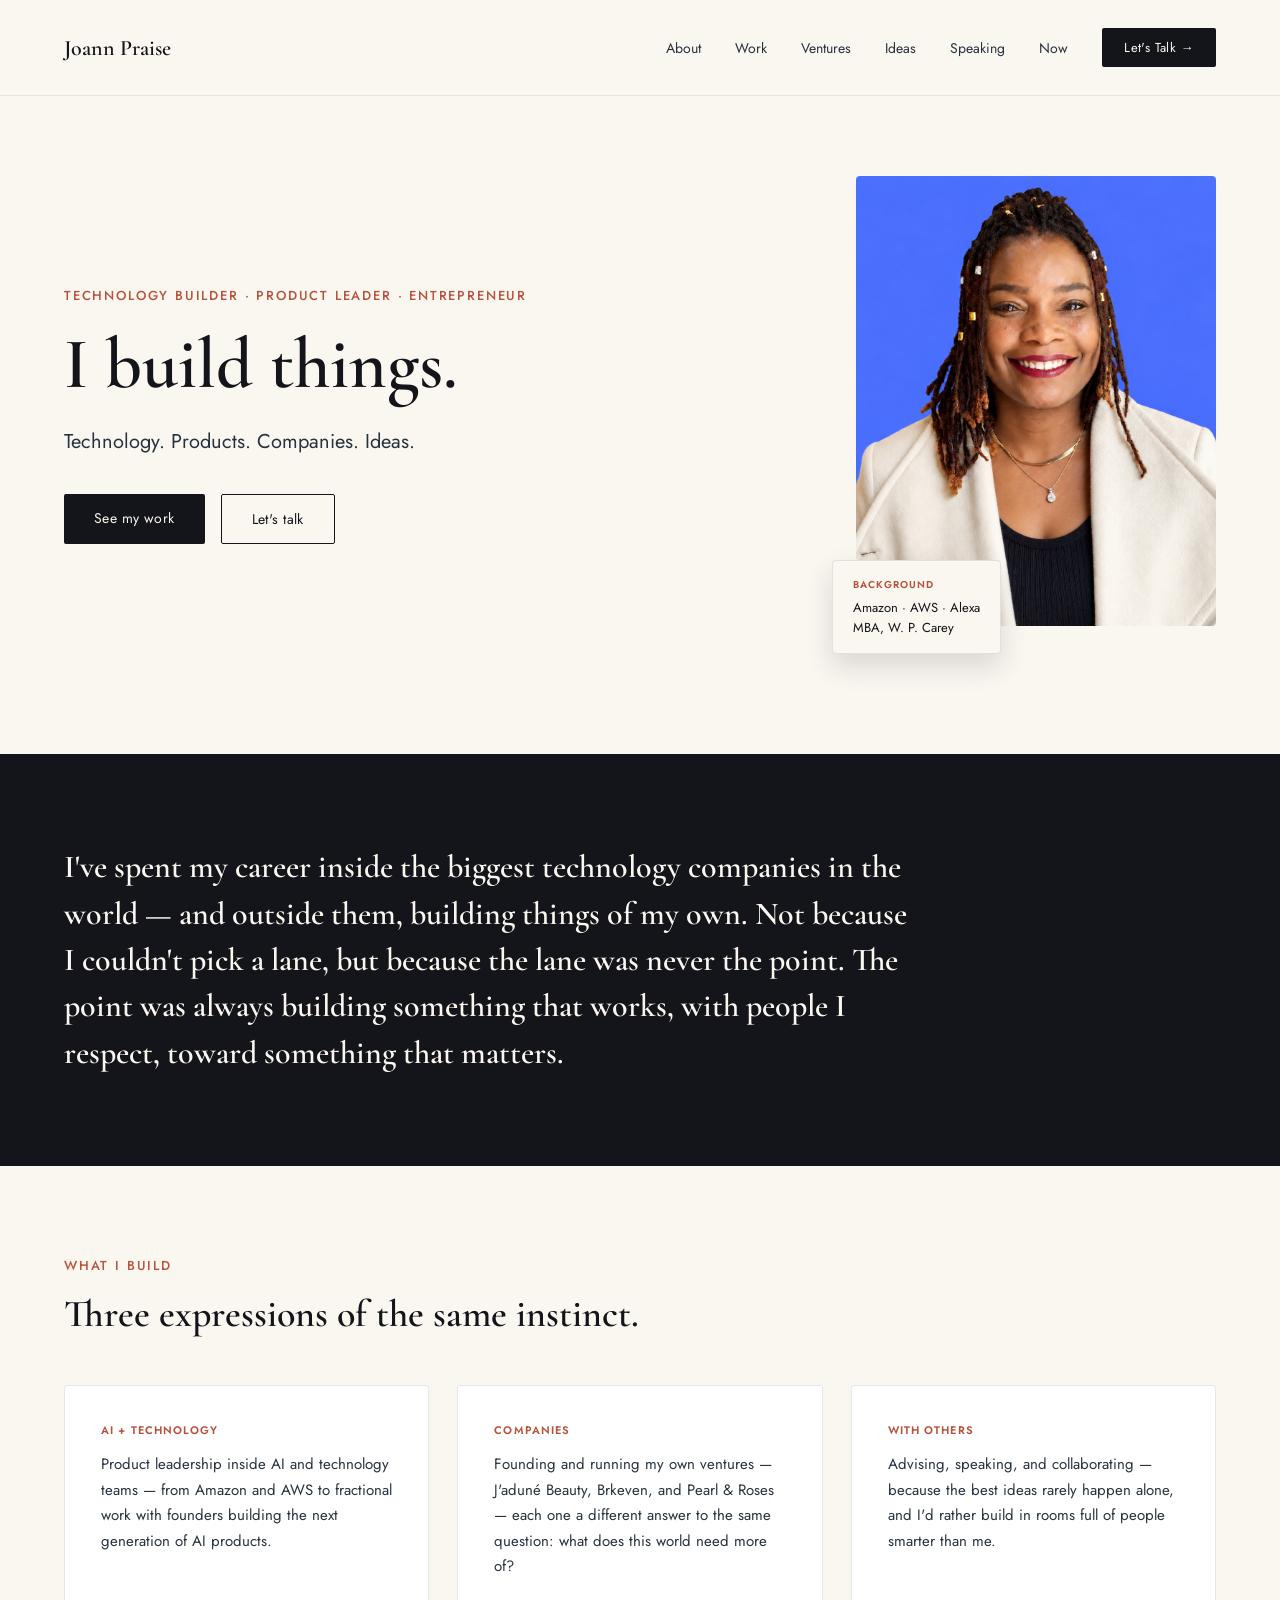
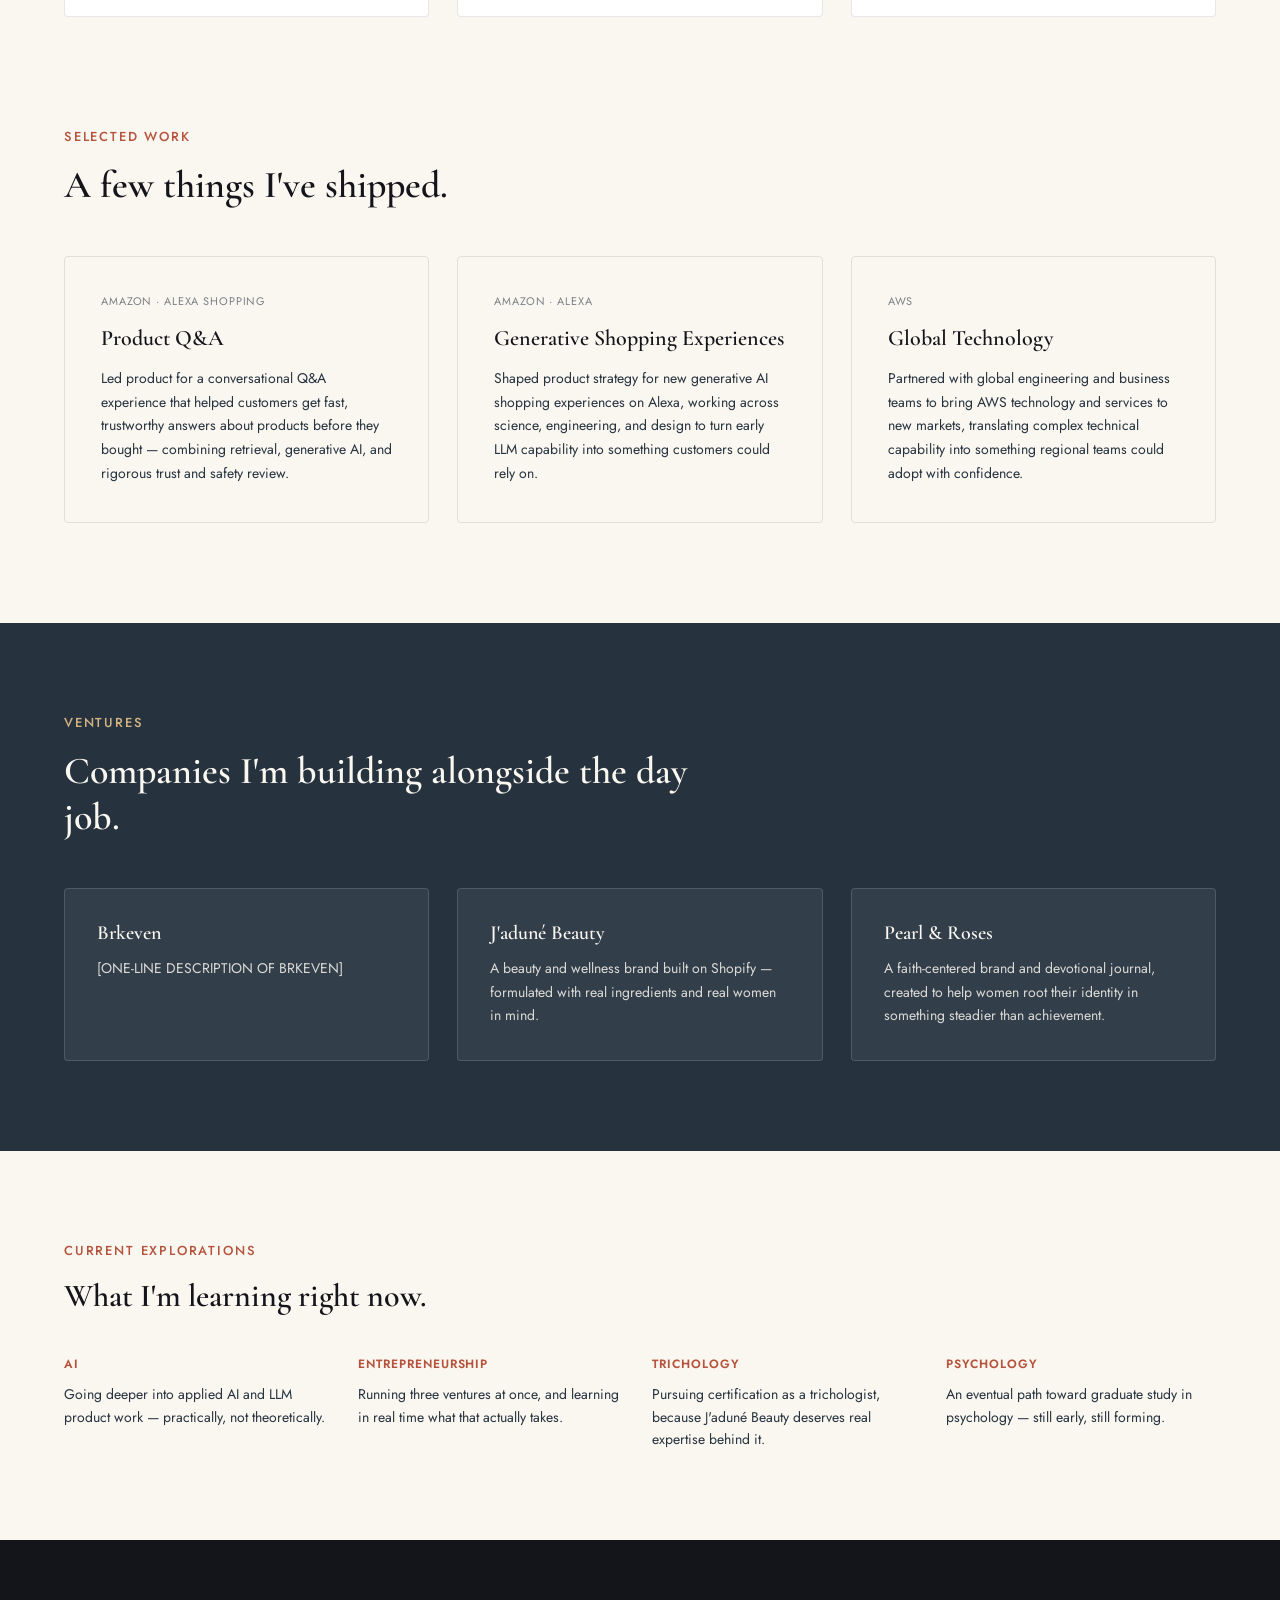
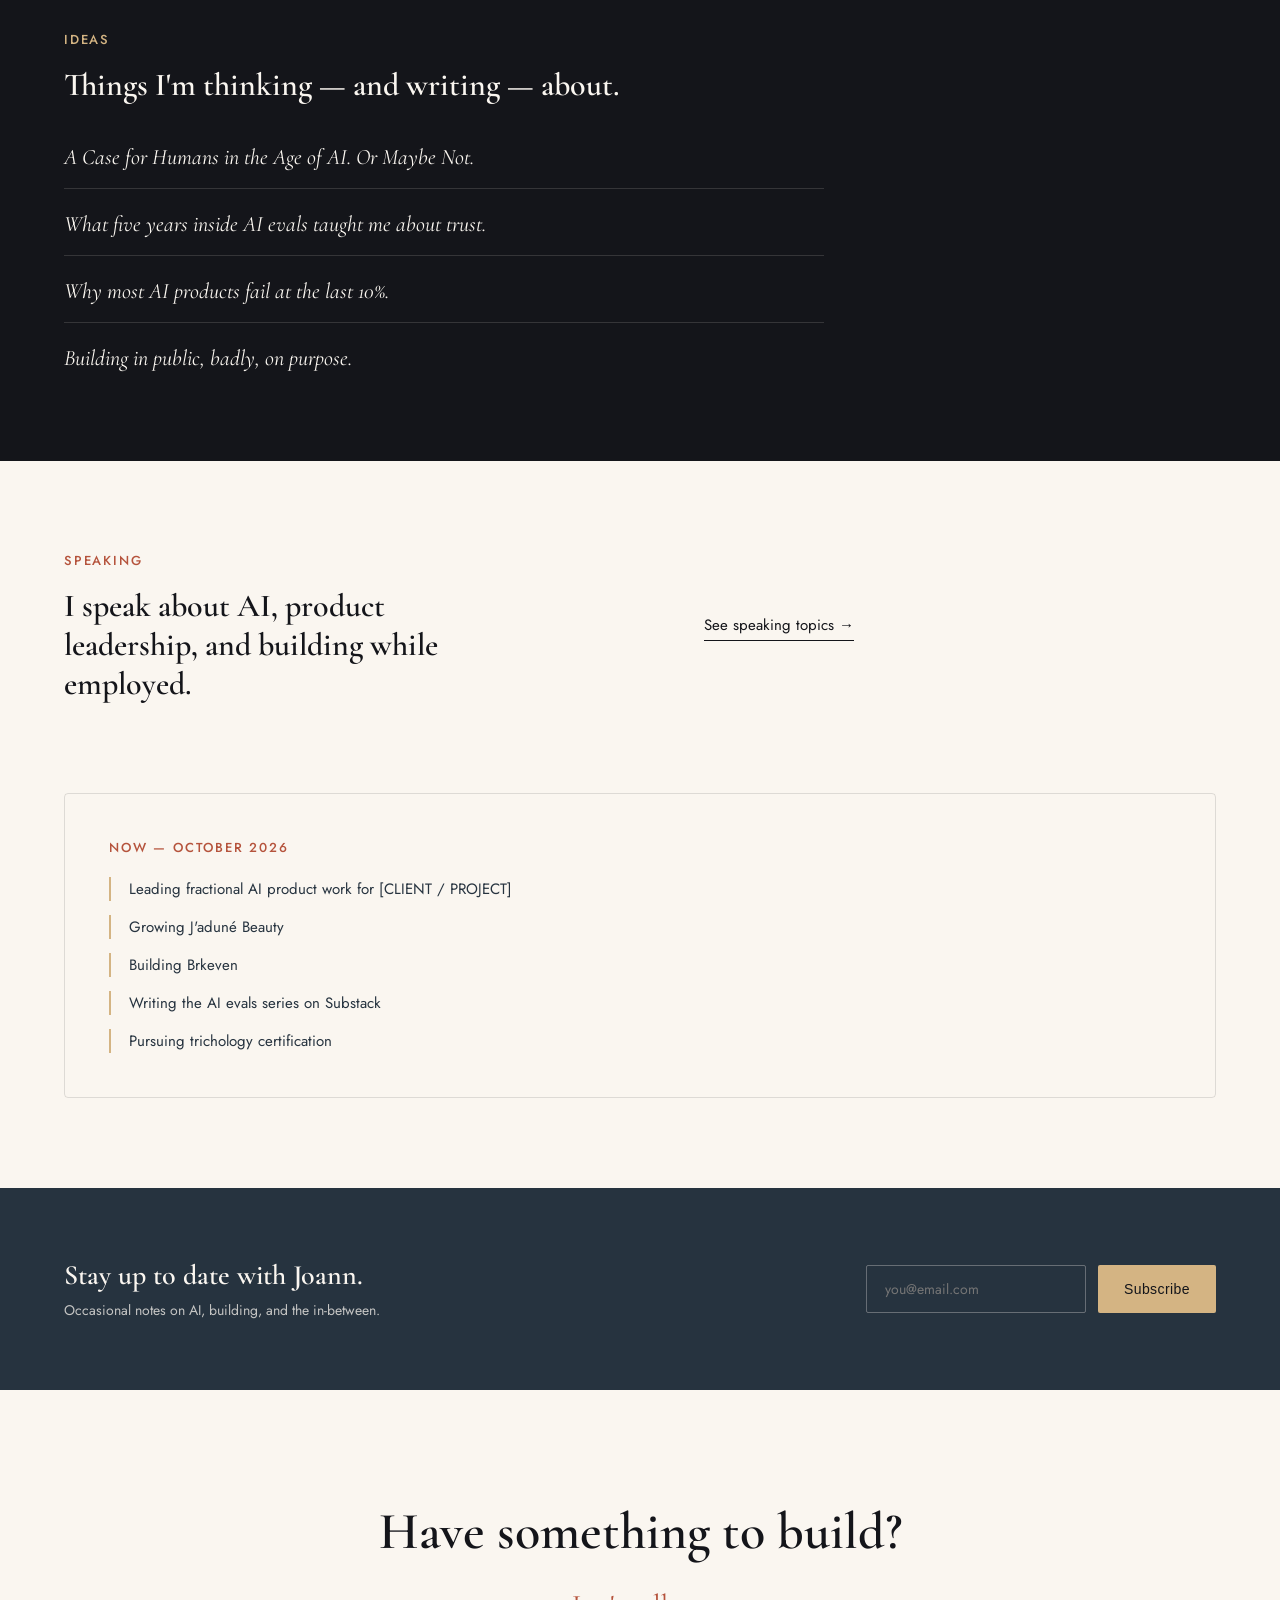
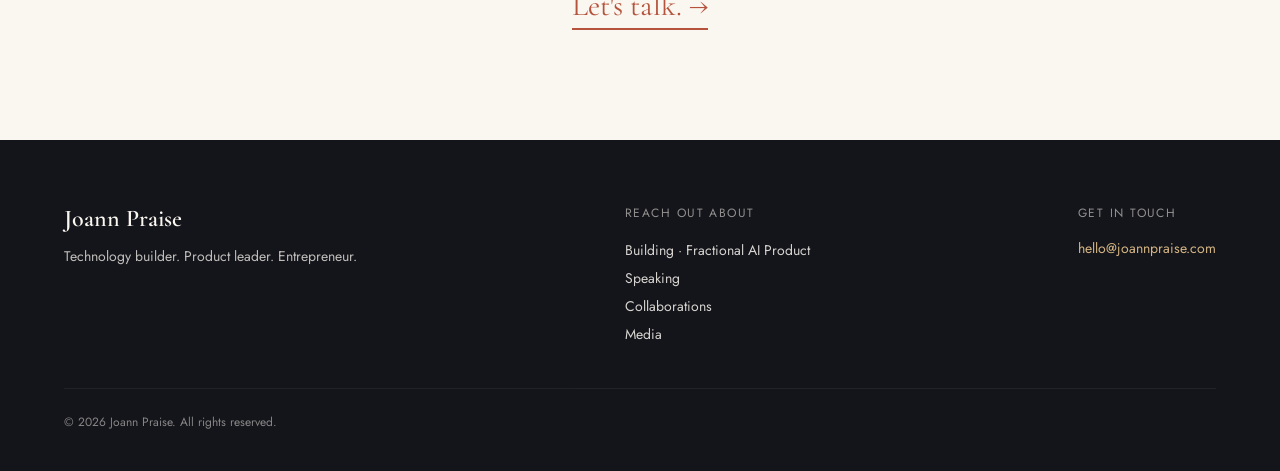
==== index.html @ 33deaf9a "Initial site" ====
<!doctype html>
<html lang="en">
<head>
<meta charset="utf-8">
<meta name="viewport" content="width=device-width, initial-scale=1.0">
<title>Joann Praise — Technology Builder · Product Leader · Entrepreneur</title>
<meta name="description" content="Joann Praise builds technology, products, companies, and ideas — from AI product leadership at Amazon and AWS to founding J'aduné Beauty, Brkeven, and Pearl & Roses.">
<link rel="preconnect" href="https://fonts.googleapis.com">
<link href="https://fonts.googleapis.com/css2?family=Cormorant+Garamond:wght@500;600;700&family=Jost:wght@300;400;500;600&display=swap" rel="stylesheet">
<link rel="stylesheet" href="style.css">
</head>
<body>

<nav class="site-nav">
  <a href="index.html" class="logo">Joann Praise</a>
  <div class="links">
    <a href="about.html" class="nav-link">About</a>
    <a href="work.html" class="nav-link">Work</a>
    <a href="ventures.html" class="nav-link">Ventures</a>
    <a href="ideas.html" class="nav-link">Ideas</a>
    <a href="speaking.html" class="nav-link">Speaking</a>
    <a href="now.html" class="nav-link">Now</a>
    <a href="contact.html" class="btn-animate cta">Let's Talk →</a>
  </div>
</nav>

<section style="padding:80px 64px 100px; display:flex; gap:64px; flex-wrap:wrap; align-items:center;">
  <div style="flex:999 1 480px; min-width:0;">
    <div style="font-size:13px; letter-spacing:0.14em; text-transform:uppercase; color:#B5533C; margin-bottom:22px; font-weight:500; animation:heroIn .8s cubic-bezier(.22,1,.36,1) both; animation-delay:.05s;">Technology Builder · Product Leader · Entrepreneur</div>
    <h1 style="font-size:72px; line-height:1.05; font-weight:600; margin:0 0 24px; color:#14151A; animation:heroIn .8s cubic-bezier(.22,1,.36,1) both; animation-delay:.16s;">I build things.</h1>
    <p style="font-size:20px; line-height:1.6; color:#26333F; max-width:480px; margin:0 0 36px; animation:heroIn .8s cubic-bezier(.22,1,.36,1) both; animation-delay:.28s;">Technology. Products. Companies. Ideas.</p>
    <div style="display:flex; gap:16px; flex-wrap:wrap; animation:heroIn .8s cubic-bezier(.22,1,.36,1) both; animation-delay:.4s;">
      <a href="work.html" class="btn-animate" style="padding:14px 30px; background:#14151A; color:#FAF6F0; font-size:14px; letter-spacing:0.03em; border-radius:2px;">See my work</a>
      <a href="contact.html" class="btn-animate" style="padding:14px 30px; border:1px solid #14151A; color:#14151A; font-size:14px; letter-spacing:0.03em; border-radius:2px;">Let's talk</a>
    </div>
  </div>
  <div style="flex:1 1 360px; min-width:280px; max-width:420px; position:relative; margin-bottom:28px; animation:heroIn .9s cubic-bezier(.22,1,.36,1) both; animation-delay:.2s;">
    <img class="float" src="assets/joann-headshot.png" alt="Joann Praise" style="width:100%; aspect-ratio:4/5; object-fit:cover; border-radius:4px; display:block;">
    <div style="position:absolute; left:-24px; bottom:-28px; background:#FAF6F0; border:1px solid rgba(20,21,26,0.1); border-radius:4px; padding:16px 20px; box-shadow:0 12px 28px rgba(20,21,26,0.14); max-width:250px; animation:badgeIn .7s cubic-bezier(.22,1,.36,1) both; animation-delay:.6s;">
      <div style="font-size:10px; letter-spacing:0.1em; text-transform:uppercase; color:#B5533C; margin-bottom:6px; font-weight:600;">Background</div>
      <div style="font-size:13px; line-height:1.5; color:#14151A;">Amazon · AWS · Alexa<br>MBA, W. P. Carey</div>
    </div>
  </div>
</section>

<section class="reveal" style="background:#14151A; color:#FAF6F0; padding:90px 64px;">
  <div style="max-width:860px;">
    <h2 style="font-size:32px; font-weight:600; line-height:1.45; margin:0;">I've spent my career inside the biggest technology companies in the world — and outside them, building things of my own. Not because I couldn't pick a lane, but because the lane was never the point. The point was always building something that works, with people I respect, toward something that matters.</h2>
  </div>
</section>

<section style="padding:90px 64px;">
  <div class="reveal" style="font-size:13px; letter-spacing:0.14em; text-transform:uppercase; color:#B5533C; margin-bottom:16px; font-weight:500;">What I Build</div>
  <h2 class="reveal" style="font-size:38px; font-weight:600; margin:0 0 48px; color:#14151A; max-width:640px;">Three expressions of the same instinct.</h2>
  <div style="display:grid; grid-template-columns:repeat(3,minmax(0,1fr)); gap:28px;">
    <div class="reveal card-animate" style="background:#FFFFFF; border:1px solid rgba(20,21,26,0.1); border-radius:4px; padding:36px; transition-delay:0s;">
      <div style="font-size:11px; letter-spacing:0.1em; text-transform:uppercase; color:#B5533C; margin-bottom:14px; font-weight:600;">AI + Technology</div>
      <p style="font-size:15px; line-height:1.7; color:#26333F; margin:0;">Product leadership inside AI and technology teams — from Amazon and AWS to fractional work with founders building the next generation of AI products.</p>
    </div>
    <div class="reveal card-animate" style="background:#FFFFFF; border:1px solid rgba(20,21,26,0.1); border-radius:4px; padding:36px; transition-delay:.08s;">
      <div style="font-size:11px; letter-spacing:0.1em; text-transform:uppercase; color:#B5533C; margin-bottom:14px; font-weight:600;">Companies</div>
      <p style="font-size:15px; line-height:1.7; color:#26333F; margin:0;">Founding and running my own ventures — J'aduné Beauty, Brkeven, and Pearl &amp; Roses — each one a different answer to the same question: what does this world need more of?</p>
    </div>
    <div class="reveal card-animate" style="background:#FFFFFF; border:1px solid rgba(20,21,26,0.1); border-radius:4px; padding:36px; transition-delay:.16s;">
      <div style="font-size:11px; letter-spacing:0.1em; text-transform:uppercase; color:#B5533C; margin-bottom:14px; font-weight:600;">With Others</div>
      <p style="font-size:15px; line-height:1.7; color:#26333F; margin:0;">Advising, speaking, and collaborating — because the best ideas rarely happen alone, and I'd rather build in rooms full of people smarter than me.</p>
    </div>
  </div>
</section>

<section style="padding:20px 64px 100px;">
  <div class="reveal" style="font-size:13px; letter-spacing:0.14em; text-transform:uppercase; color:#B5533C; margin-bottom:16px; font-weight:500;">Selected Work</div>
  <h2 class="reveal" style="font-size:38px; font-weight:600; margin:0 0 48px; color:#14151A; max-width:640px;">A few things I've shipped.</h2>
  <div style="display:grid; grid-template-columns:repeat(3,minmax(0,1fr)); gap:28px;">
    <div class="reveal card-animate" style="border:1px solid rgba(20,21,26,0.1); border-radius:4px; padding:36px; display:flex; flex-direction:column; gap:16px; transition-delay:0s;">
      <div style="font-size:11px; letter-spacing:0.08em; text-transform:uppercase; color:#26333F; opacity:0.6;">Amazon · Alexa Shopping</div>
      <h3 style="font-size:22px; font-weight:600; margin:0; color:#14151A;">Product Q&amp;A</h3>
      <p style="font-size:14px; line-height:1.7; color:#26333F; margin:0;">Led product for a conversational Q&amp;A experience that helped customers get fast, trustworthy answers about products before they bought — combining retrieval, generative AI, and rigorous trust and safety review.</p>
    </div>
    <div class="reveal card-animate" style="border:1px solid rgba(20,21,26,0.1); border-radius:4px; padding:36px; display:flex; flex-direction:column; gap:16px; transition-delay:.08s;">
      <div style="font-size:11px; letter-spacing:0.08em; text-transform:uppercase; color:#26333F; opacity:0.6;">Amazon · Alexa</div>
      <h3 style="font-size:22px; font-weight:600; margin:0; color:#14151A;">Generative Shopping Experiences</h3>
      <p style="font-size:14px; line-height:1.7; color:#26333F; margin:0;">Shaped product strategy for new generative AI shopping experiences on Alexa, working across science, engineering, and design to turn early LLM capability into something customers could rely on.</p>
    </div>
    <div class="reveal card-animate" style="border:1px solid rgba(20,21,26,0.1); border-radius:4px; padding:36px; display:flex; flex-direction:column; gap:16px; transition-delay:.16s;">
      <div style="font-size:11px; letter-spacing:0.08em; text-transform:uppercase; color:#26333F; opacity:0.6;">AWS</div>
      <h3 style="font-size:22px; font-weight:600; margin:0; color:#14151A;">Global Technology</h3>
      <p style="font-size:14px; line-height:1.7; color:#26333F; margin:0;">Partnered with global engineering and business teams to bring AWS technology and services to new markets, translating complex technical capability into something regional teams could adopt with confidence.</p>
    </div>
  </div>
</section>

<section class="reveal" style="background:#26333F; color:#FAF6F0; padding:90px 64px;">
  <div style="font-size:13px; letter-spacing:0.14em; text-transform:uppercase; color:#D4B483; margin-bottom:16px; font-weight:500;">Ventures</div>
  <h2 style="font-size:38px; font-weight:600; margin:0 0 48px; max-width:640px;">Companies I'm building alongside the day job.</h2>
  <div style="display:grid; grid-template-columns:repeat(3,minmax(0,1fr)); gap:28px;">
    <div class="card-animate" style="background:rgba(250,246,240,0.06); border:1px solid rgba(250,246,240,0.14); border-radius:4px; padding:32px;">
      <h3 style="font-size:20px; font-weight:600; margin:0 0 12px; color:#FAF6F0;">Brkeven</h3>
      <p style="font-size:14px; line-height:1.7; opacity:0.85; margin:0;">[ONE-LINE DESCRIPTION OF BRKEVEN]</p>
    </div>
    <div class="card-animate" style="background:rgba(250,246,240,0.06); border:1px solid rgba(250,246,240,0.14); border-radius:4px; padding:32px;">
      <h3 style="font-size:20px; font-weight:600; margin:0 0 12px; color:#FAF6F0;">J'aduné Beauty</h3>
      <p style="font-size:14px; line-height:1.7; opacity:0.85; margin:0;">A beauty and wellness brand built on Shopify — formulated with real ingredients and real women in mind.</p>
    </div>
    <div class="card-animate" style="background:rgba(250,246,240,0.06); border:1px solid rgba(250,246,240,0.14); border-radius:4px; padding:32px;">
      <h3 style="font-size:20px; font-weight:600; margin:0 0 12px; color:#FAF6F0;">Pearl &amp; Roses</h3>
      <p style="font-size:14px; line-height:1.7; opacity:0.85; margin:0;">A faith-centered brand and devotional journal, created to help women root their identity in something steadier than achievement.</p>
    </div>
  </div>
</section>

<section style="padding:90px 64px;">
  <div class="reveal" style="font-size:13px; letter-spacing:0.14em; text-transform:uppercase; color:#B5533C; margin-bottom:16px; font-weight:500;">Current Explorations</div>
  <h2 class="reveal" style="font-size:32px; font-weight:600; margin:0 0 40px; color:#14151A; max-width:640px;">What I'm learning right now.</h2>
  <div style="display:grid; grid-template-columns:repeat(4,minmax(0,1fr)); gap:24px;">
    <div class="reveal" style="transition-delay:0s;"><div style="font-size:12px; letter-spacing:0.08em; text-transform:uppercase; color:#B5533C; margin-bottom:10px; font-weight:600;">AI</div><p style="font-size:14px; line-height:1.6; color:#26333F; margin:0;">Going deeper into applied AI and LLM product work — practically, not theoretically.</p></div>
    <div class="reveal" style="transition-delay:.06s;"><div style="font-size:12px; letter-spacing:0.08em; text-transform:uppercase; color:#B5533C; margin-bottom:10px; font-weight:600;">Entrepreneurship</div><p style="font-size:14px; line-height:1.6; color:#26333F; margin:0;">Running three ventures at once, and learning in real time what that actually takes.</p></div>
    <div class="reveal" style="transition-delay:.12s;"><div style="font-size:12px; letter-spacing:0.08em; text-transform:uppercase; color:#B5533C; margin-bottom:10px; font-weight:600;">Trichology</div><p style="font-size:14px; line-height:1.6; color:#26333F; margin:0;">Pursuing certification as a trichologist, because J'aduné Beauty deserves real expertise behind it.</p></div>
    <div class="reveal" style="transition-delay:.18s;"><div style="font-size:12px; letter-spacing:0.08em; text-transform:uppercase; color:#B5533C; margin-bottom:10px; font-weight:600;">Psychology</div><p style="font-size:14px; line-height:1.6; color:#26333F; margin:0;">An eventual path toward graduate study in psychology — still early, still forming.</p></div>
  </div>
</section>

<section class="reveal" style="background:#14151A; color:#FAF6F0; padding:90px 64px;">
  <div style="font-size:13px; letter-spacing:0.14em; text-transform:uppercase; color:#D4B483; margin-bottom:16px; font-weight:500;">Ideas</div>
  <h2 style="font-size:32px; font-weight:600; margin:0 0 40px; max-width:640px;">Things I'm thinking — and writing — about.</h2>
  <div style="display:flex; flex-direction:column; gap:22px; max-width:760px;">
    <a href="ideas.html" class="idea-link" style="font-family:'Cormorant Garamond',serif; font-style:italic; font-size:22px; color:#FAF6F0; border-bottom:1px solid rgba(250,246,240,0.14); padding-bottom:18px;">A Case for Humans in the Age of AI. Or Maybe Not.</a>
    <a href="ideas.html" class="idea-link" style="font-family:'Cormorant Garamond',serif; font-style:italic; font-size:22px; color:#FAF6F0; border-bottom:1px solid rgba(250,246,240,0.14); padding-bottom:18px;">What five years inside AI evals taught me about trust.</a>
    <a href="ideas.html" class="idea-link" style="font-family:'Cormorant Garamond',serif; font-style:italic; font-size:22px; color:#FAF6F0; border-bottom:1px solid rgba(250,246,240,0.14); padding-bottom:18px;">Why most AI products fail at the last 10%.</a>
    <a href="ideas.html" class="idea-link" style="font-family:'Cormorant Garamond',serif; font-style:italic; font-size:22px; color:#FAF6F0;">Building in public, badly, on purpose.</a>
  </div>
</section>

<section class="reveal" style="padding:90px 64px; display:flex; gap:48px; flex-wrap:wrap; align-items:center;">
  <div style="flex:1 1 360px;">
    <div style="font-size:13px; letter-spacing:0.14em; text-transform:uppercase; color:#B5533C; margin-bottom:16px; font-weight:500;">Speaking</div>
    <h2 style="font-size:32px; font-weight:600; margin:0; max-width:420px; color:#14151A;">I speak about AI, product leadership, and building while employed.</h2>
  </div>
  <div style="flex:1 1 280px;">
    <a href="speaking.html" class="idea-link" style="font-size:15px; color:#14151A; border-bottom:1px solid #14151A; padding-bottom:4px;">See speaking topics →</a>
  </div>
</section>

<section style="padding:0 64px 90px;">
  <div class="reveal" style="border:1px solid rgba(20,21,26,0.12); border-radius:4px; padding:44px;">
    <div style="font-size:13px; letter-spacing:0.14em; text-transform:uppercase; color:#B5533C; margin-bottom:20px; font-weight:500;">Now — October 2026</div>
    <ul style="margin:0; padding:0; list-style:none; display:flex; flex-direction:column; gap:14px; font-size:15px; line-height:1.6; color:#26333F;">
      <li style="padding-left:18px; border-left:2px solid #D4B483;">Leading fractional AI product work for [CLIENT / PROJECT]</li>
      <li style="padding-left:18px; border-left:2px solid #D4B483;">Growing J'aduné Beauty</li>
      <li style="padding-left:18px; border-left:2px solid #D4B483;">Building Brkeven</li>
      <li style="padding-left:18px; border-left:2px solid #D4B483;">Writing the AI evals series on Substack</li>
      <li style="padding-left:18px; border-left:2px solid #D4B483;">Pursuing trichology certification</li>
    </ul>
  </div>
</section>

<section class="reveal" style="background:#26333F; color:#FAF6F0; padding:70px 64px;">
  <div style="display:flex; justify-content:space-between; align-items:center; gap:32px; flex-wrap:wrap;">
    <div>
      <h2 style="font-size:28px; font-weight:600; margin:0 0 8px;">Stay up to date with Joann.</h2>
      <p style="font-size:14px; opacity:0.75; margin:0;">Occasional notes on AI, building, and the in-between.</p>
    </div>
    <form name="newsletter" method="POST" data-netlify="true" style="display:flex; gap:12px; flex-wrap:wrap;">
      <input type="hidden" name="form-name" value="newsletter">
      <input type="email" name="email" placeholder="you@email.com" aria-label="Email address" required style="padding:13px 18px; border-radius:2px; border:1px solid rgba(250,246,240,0.3); background:transparent; color:#FAF6F0; font-size:14px; min-width:220px;">
      <button type="submit" class="btn-animate" style="padding:13px 26px; background:#D4B483; color:#14151A; border:none; border-radius:2px; font-size:14px; letter-spacing:0.03em; font-weight:500;">Subscribe</button>
    </form>
  </div>
</section>

<section class="reveal" style="padding:110px 64px; text-align:center;">
  <h2 style="font-size:52px; font-weight:600; margin:0 0 24px; color:#14151A;">Have something to build?</h2>
  <a href="contact.html" class="idea-link" style="font-family:'Cormorant Garamond',serif; font-size:30px; color:#B5533C; border-bottom:2px solid #B5533C; padding-bottom:4px;">Let's talk. →</a>
</section>

<footer class="site-footer">
  <div class="cols">
    <div style="max-width:380px;">
      <div class="brand">Joann Praise</div>
      <div style="font-size:14px; line-height:1.7; opacity:0.75;">Technology builder. Product leader. Entrepreneur.</div>
    </div>
    <div>
      <div class="label">Reach out about</div>
      <div style="font-size:14px; line-height:2; opacity:0.85;">Building · Fractional AI Product<br>Speaking<br>Collaborations<br>Media</div>
    </div>
    <div>
      <div class="label">Get in touch</div>
      <a href="mailto:hello@joannpraise.com" style="font-size:14px; color:#D4B483;">hello@joannpraise.com</a>
    </div>
  </div>
  <div class="bottom">© 2026 Joann Praise. All rights reserved.</div>
</footer>

<script src="script.js" defer></script>
</body>
</html>
---- style.css ----
/* joannpraise.com — shared stylesheet */

* { box-sizing: border-box; }

body {
  margin: 0;
  font-family: 'Jost', sans-serif;
  background: #FAF6F0;
  color: #14151A;
}

h1, h2, h3 { font-family: 'Cormorant Garamond', serif; margin: 0; }

a { color: #D4B483; text-decoration: none; transition: color .25s ease; }
a:hover { color: #B5533C; }

img { max-width: 100%; }

table { width: 100%; border-collapse: collapse; }
td { padding: 16px 0; border-bottom: 1px solid rgba(20,21,26,0.1); font-size: 15px; }
tr td { transition: padding-left .25s ease; }
tr:hover td { padding-left: 6px; }

input, textarea, select { font-family: 'Jost', sans-serif; }
input:focus, textarea:focus, select:focus {
  outline: none;
  border-color: #D4B483 !important;
  box-shadow: 0 0 0 3px rgba(212,180,131,0.25);
  transition: box-shadow .25s ease, border-color .25s ease;
}

/* ---- motion system ---- */

@keyframes heroIn { from { opacity: 0; transform: translateY(18px); } to { opacity: 1; transform: translateY(0); } }
@keyframes badgeIn { from { opacity: 0; transform: translateY(10px) scale(.94); } to { opacity: 1; transform: translateY(0) scale(1); } }
@keyframes floatY { 0%, 100% { transform: translateY(0); } 50% { transform: translateY(-10px); } }

.reveal {
  opacity: 0;
  transform: translateY(26px);
  transition: opacity .7s cubic-bezier(.22,1,.36,1), transform .7s cubic-bezier(.22,1,.36,1);
}
.reveal.is-visible { opacity: 1; transform: translateY(0); }

.btn-animate { transition: transform .15s ease, box-shadow .25s ease, background-color .25s ease, border-color .25s ease; }
.btn-animate:hover { transform: translateY(-2px); box-shadow: 0 10px 22px rgba(20,21,26,0.14); }
.btn-animate:active { transform: scale(0.96); }

.card-animate { transition: transform .35s cubic-bezier(.22,1,.36,1), box-shadow .35s ease, border-color .35s ease; }
.card-animate:hover { transform: translateY(-6px); box-shadow: 0 18px 36px rgba(20,21,26,0.10); border-color: rgba(20,21,26,0.22); }

.nav-link { position: relative; }
.nav-link::after {
  content: '';
  position: absolute;
  left: 0; bottom: -6px;
  width: 0; height: 1px;
  background: #B5533C;
  transition: width .25s ease;
}
.nav-link:hover::after { width: 100%; }

.idea-link { transition: transform .25s ease, color .25s ease; display: inline-block; }
.idea-link:hover { transform: translateX(8px); }

.float { animation: floatY 5.5s ease-in-out infinite; }

.offer-row { transition: background-color .3s ease, padding-left .3s ease; }
.offer-row:hover { background-color: rgba(250,246,240,0.04); padding-left: 10px; }
.offer-num { transition: color .3s ease, transform .3s ease; display: inline-block; }
.offer-row:hover .offer-num { color: #B5533C; transform: scale(1.08); }

.img-animate { transition: transform .5s cubic-bezier(.22,1,.36,1); }
.venture-row:hover .img-animate { transform: scale(1.03); }

.pill { transition: transform .2s ease, background-color .25s ease, color .25s ease, border-color .25s ease; cursor: default; }
.pill:hover { transform: translateY(-2px); }
.pill:active { transform: scale(0.95); }

.idea-row { transition: background-color .3s ease, padding-left .3s ease; }
.idea-row:hover { background-color: rgba(20,21,26,0.03); padding-left: 12px; }

/* ---- layout helpers ---- */

.wrap { max-width: 1440px; margin: 0 auto; }

nav.site-nav {
  display: flex;
  align-items: center;
  justify-content: space-between;
  padding: 28px 64px;
  border-bottom: 1px solid rgba(20,21,26,0.08);
  animation: heroIn .7s cubic-bezier(.22,1,.36,1) both;
}
nav.site-nav .logo {
  font-family: 'Cormorant Garamond', serif;
  font-size: 22px;
  font-weight: 600;
  color: #14151A;
}
nav.site-nav .links { display: flex; align-items: center; gap: 34px; flex-wrap: wrap; }
nav.site-nav .links a:not(.btn-animate) { font-size: 14px; color: #26333F; }
nav.site-nav .links a.active { color: #B5533C; font-weight: 500; }
nav.site-nav .cta {
  padding: 10px 22px;
  background: #14151A;
  color: #FAF6F0;
  border-radius: 2px;
  font-size: 13px;
  letter-spacing: 0.03em;
}

footer.site-footer {
  background: #14151A;
  color: #FAF6F0;
  padding: 64px 64px 40px;
}
footer.site-footer .cols {
  display: flex;
  justify-content: space-between;
  flex-wrap: wrap;
  gap: 40px;
}
footer.site-footer .brand { font-family: 'Cormorant Garamond', serif; font-size: 24px; font-weight: 600; margin-bottom: 12px; }
footer.site-footer .label { font-size: 12px; letter-spacing: 0.12em; text-transform: uppercase; opacity: 0.55; margin-bottom: 14px; }
footer.site-footer .bottom {
  margin-top: 40px;
  padding-top: 24px;
  border-top: 1px solid rgba(250,246,240,0.12);
  font-size: 12px;
  opacity: 0.5;
}

@media (max-width: 760px) {
  nav.site-nav, section, footer.site-footer { padding-left: 24px !important; padding-right: 24px !important; }
  h1 { font-size: 38px !important; }
  div[style*="font-size:72px"], div[style*="font-size:54px"] { font-size: 40px !important; }
}
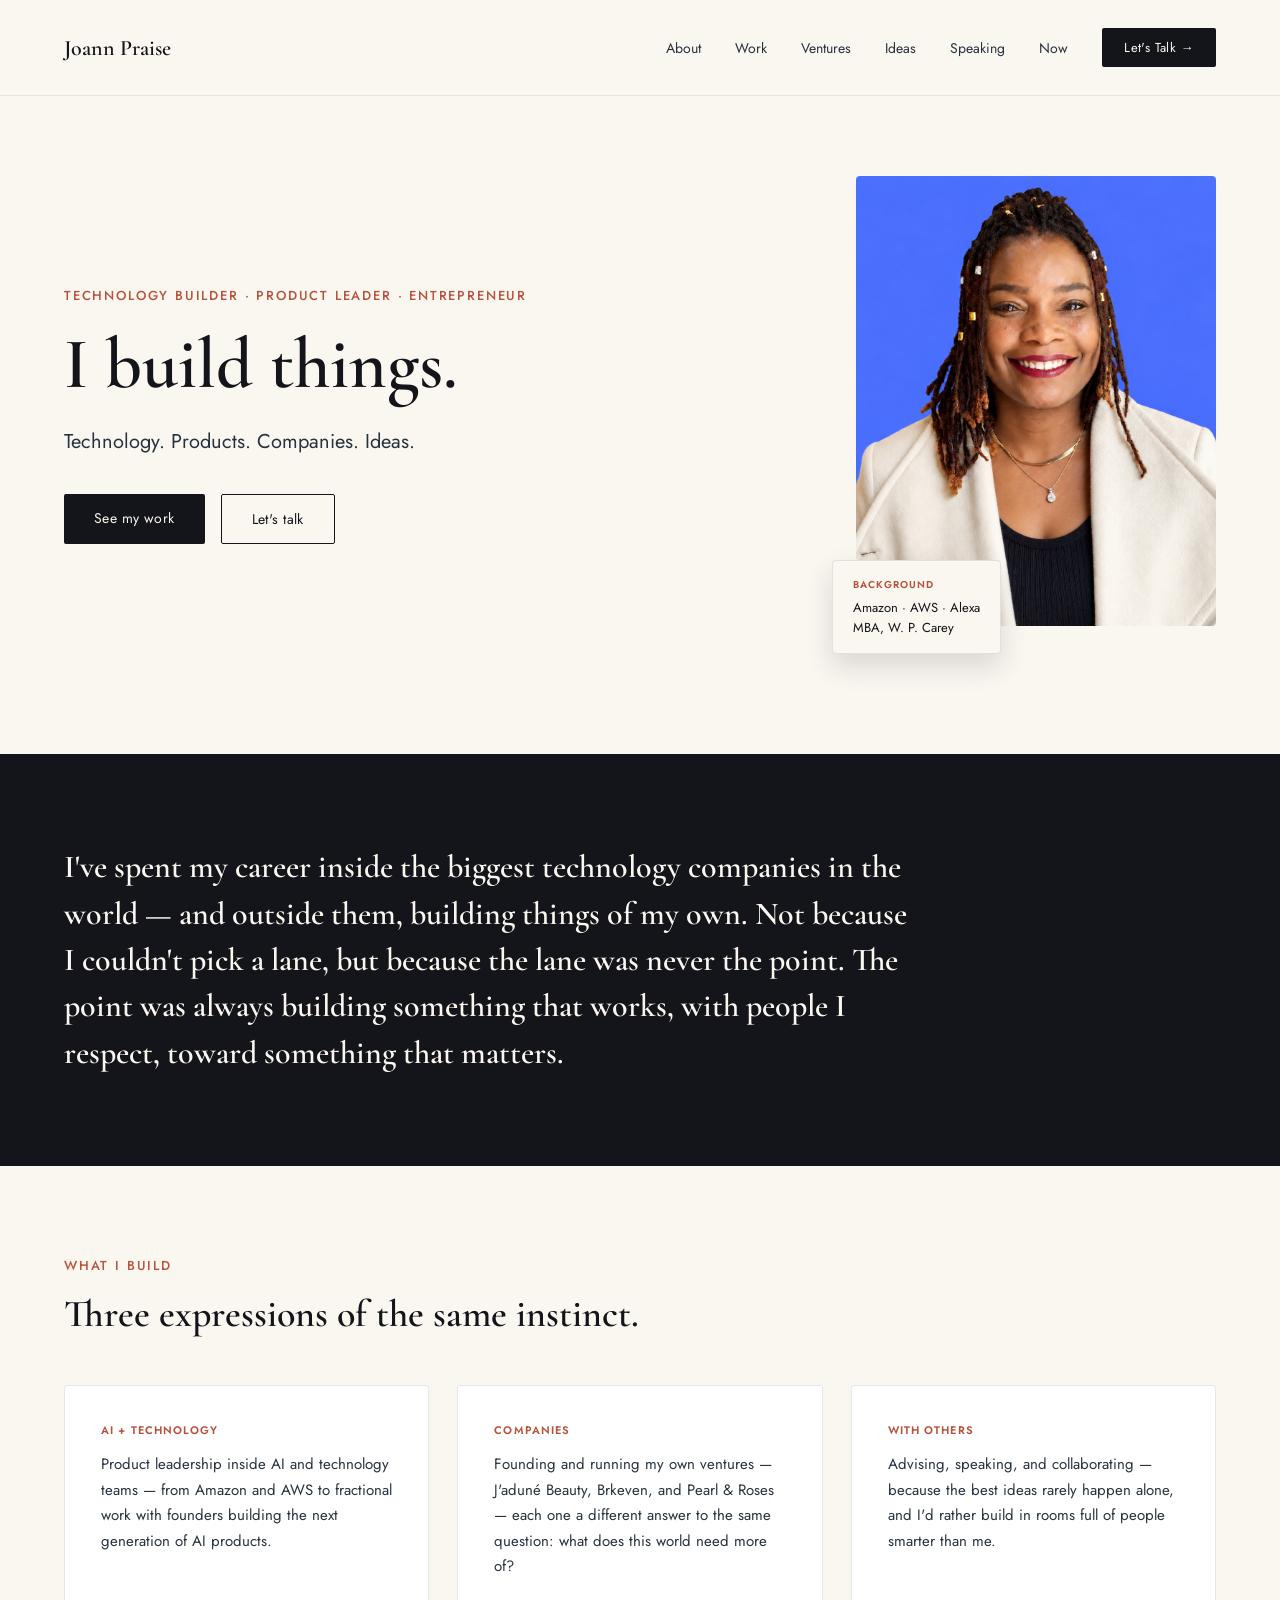
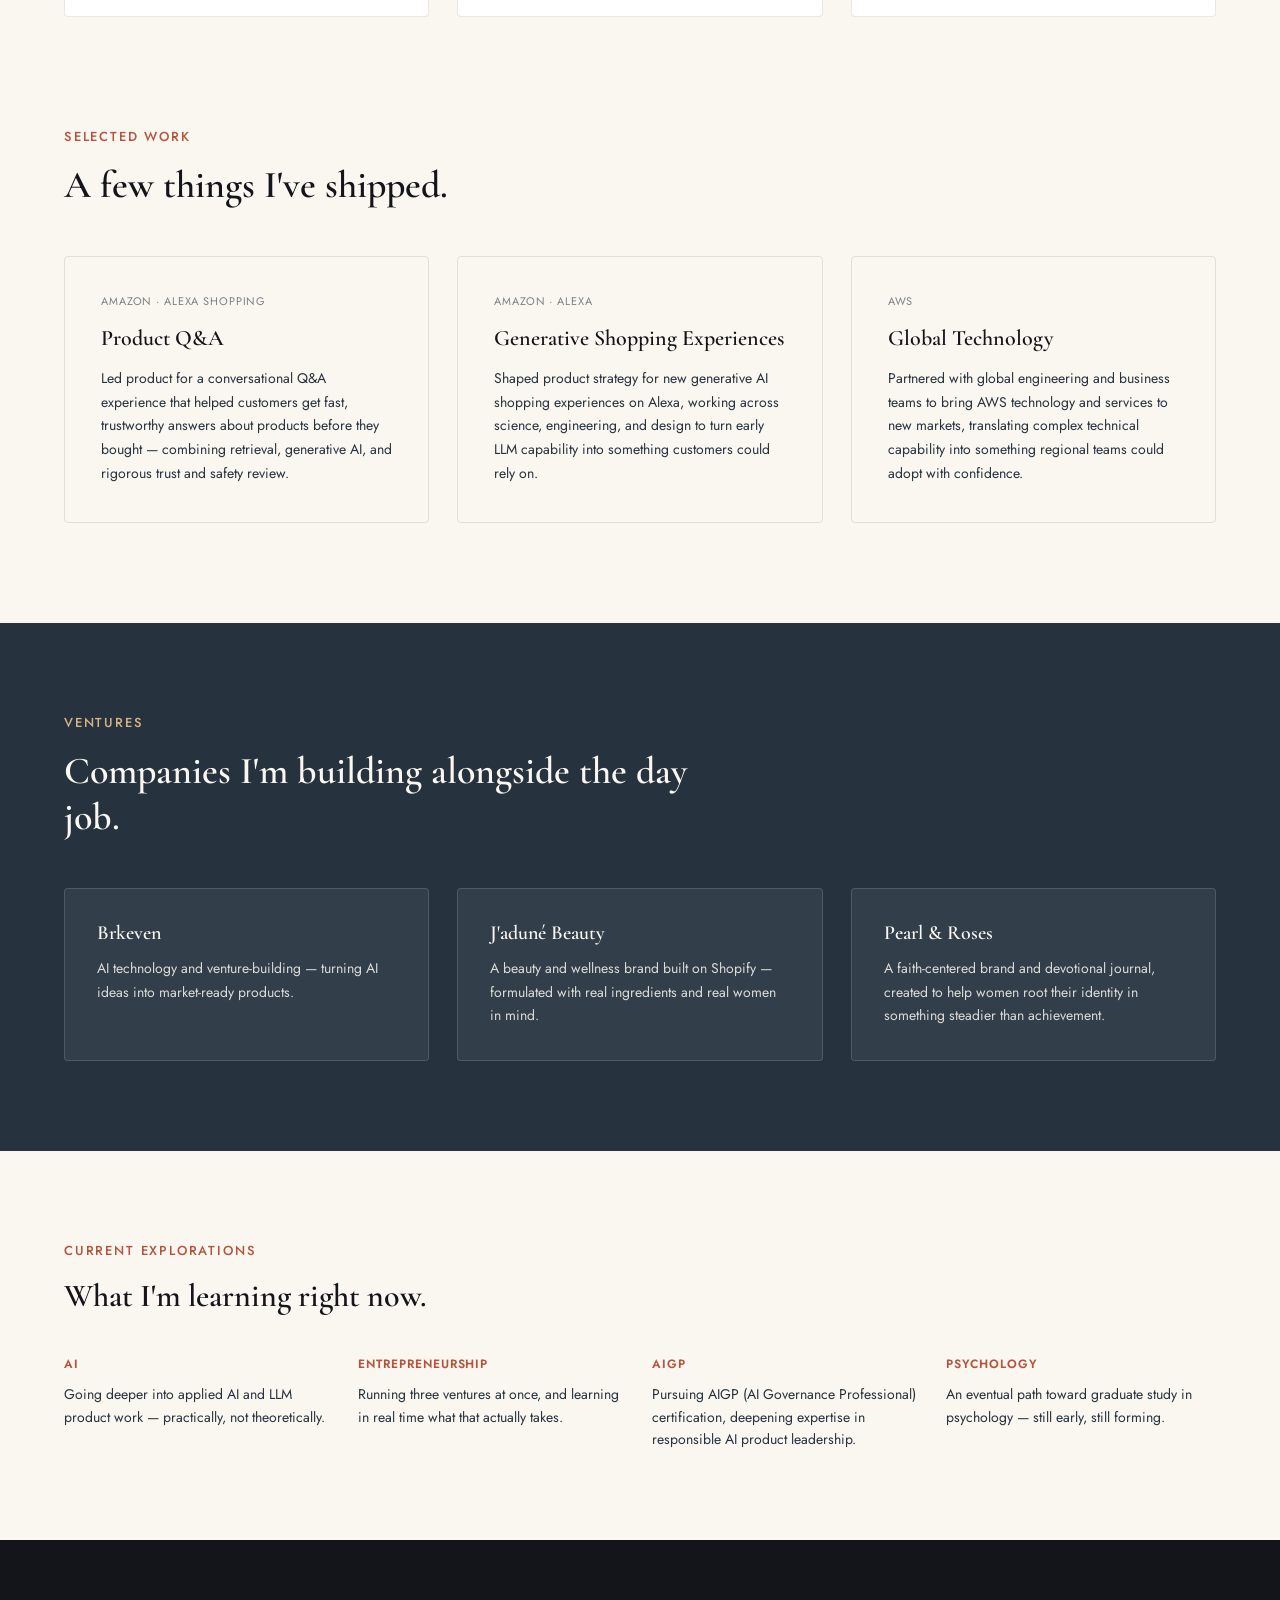
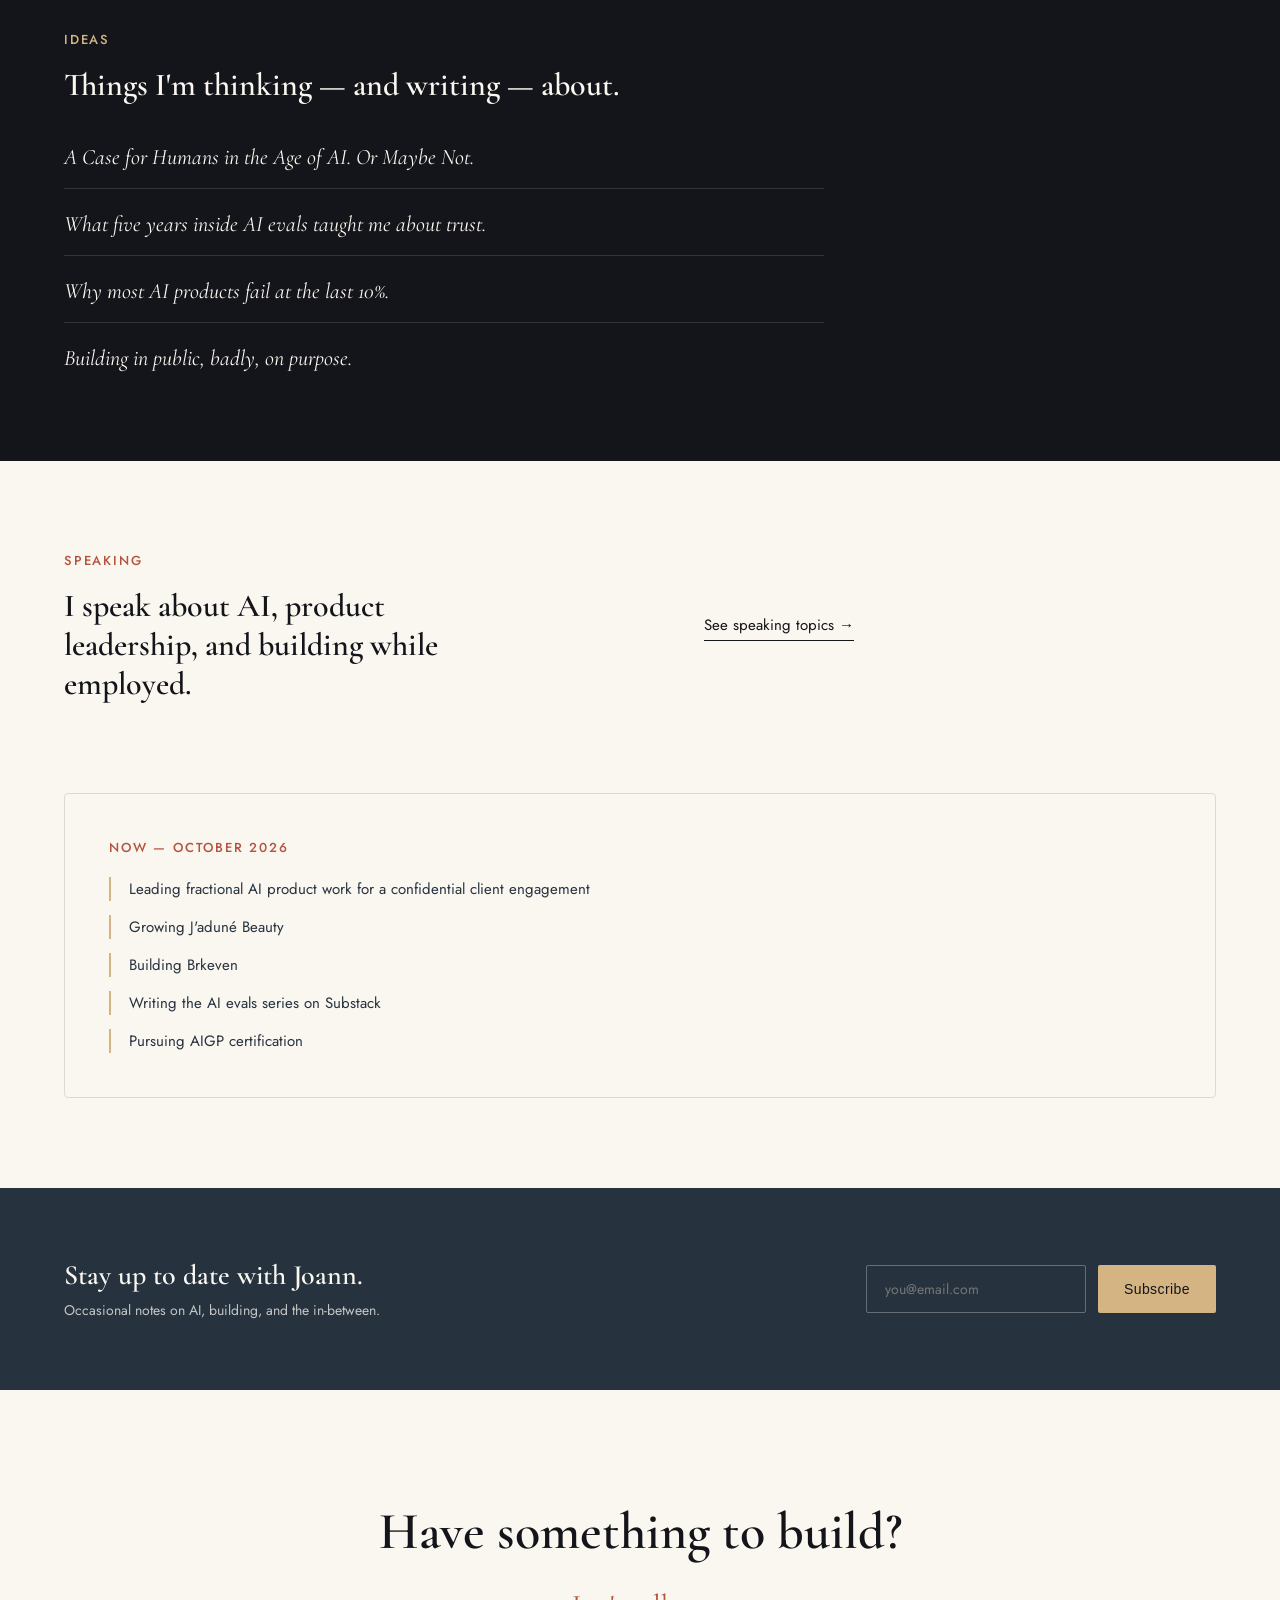
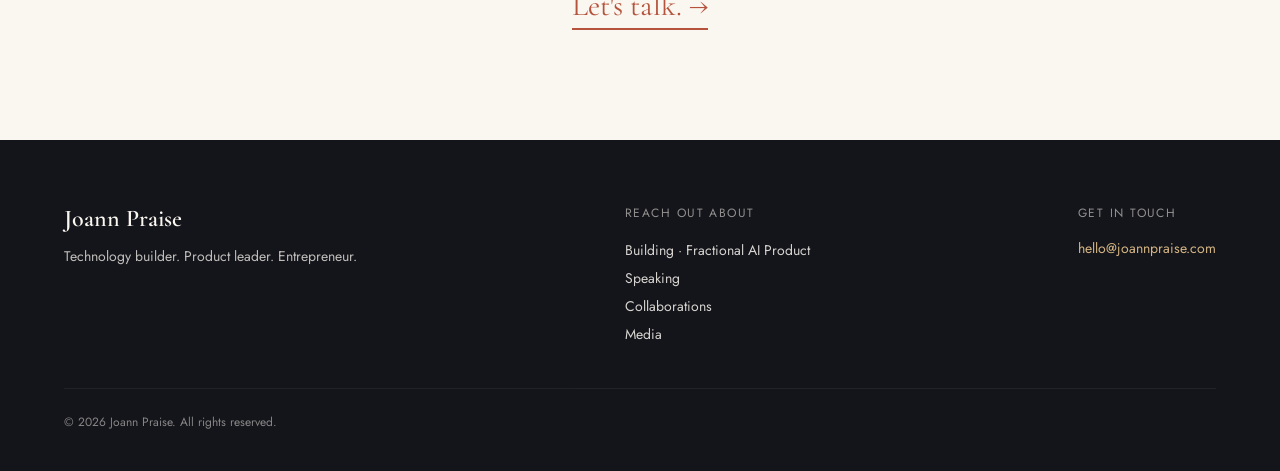
==== commit b496840a: "Update content: AIGP cert, article links, Brkeven copy, venture logos, reading cycler" ====
--- a/index.html
+++ b/index.html
@@ -96,7 +96,7 @@
   <div style="display:grid; grid-template-columns:repeat(3,minmax(0,1fr)); gap:28px;">
     <div class="card-animate" style="background:rgba(250,246,240,0.06); border:1px solid rgba(250,246,240,0.14); border-radius:4px; padding:32px;">
       <h3 style="font-size:20px; font-weight:600; margin:0 0 12px; color:#FAF6F0;">Brkeven</h3>
-      <p style="font-size:14px; line-height:1.7; opacity:0.85; margin:0;">[ONE-LINE DESCRIPTION OF BRKEVEN]</p>
+      <p style="font-size:14px; line-height:1.7; opacity:0.85; margin:0;">AI technology and venture-building — turning AI ideas into market-ready products.</p>
     </div>
     <div class="card-animate" style="background:rgba(250,246,240,0.06); border:1px solid rgba(250,246,240,0.14); border-radius:4px; padding:32px;">
       <h3 style="font-size:20px; font-weight:600; margin:0 0 12px; color:#FAF6F0;">J'aduné Beauty</h3>
@@ -115,7 +115,7 @@
   <div style="display:grid; grid-template-columns:repeat(4,minmax(0,1fr)); gap:24px;">
     <div class="reveal" style="transition-delay:0s;"><div style="font-size:12px; letter-spacing:0.08em; text-transform:uppercase; color:#B5533C; margin-bottom:10px; font-weight:600;">AI</div><p style="font-size:14px; line-height:1.6; color:#26333F; margin:0;">Going deeper into applied AI and LLM product work — practically, not theoretically.</p></div>
     <div class="reveal" style="transition-delay:.06s;"><div style="font-size:12px; letter-spacing:0.08em; text-transform:uppercase; color:#B5533C; margin-bottom:10px; font-weight:600;">Entrepreneurship</div><p style="font-size:14px; line-height:1.6; color:#26333F; margin:0;">Running three ventures at once, and learning in real time what that actually takes.</p></div>
-    <div class="reveal" style="transition-delay:.12s;"><div style="font-size:12px; letter-spacing:0.08em; text-transform:uppercase; color:#B5533C; margin-bottom:10px; font-weight:600;">Trichology</div><p style="font-size:14px; line-height:1.6; color:#26333F; margin:0;">Pursuing certification as a trichologist, because J'aduné Beauty deserves real expertise behind it.</p></div>
+    <div class="reveal" style="transition-delay:.12s;"><div style="font-size:12px; letter-spacing:0.08em; text-transform:uppercase; color:#B5533C; margin-bottom:10px; font-weight:600;">AIGP</div><p style="font-size:14px; line-height:1.6; color:#26333F; margin:0;">Pursuing AIGP (AI Governance Professional) certification, deepening expertise in responsible AI product leadership.</p></div>
     <div class="reveal" style="transition-delay:.18s;"><div style="font-size:12px; letter-spacing:0.08em; text-transform:uppercase; color:#B5533C; margin-bottom:10px; font-weight:600;">Psychology</div><p style="font-size:14px; line-height:1.6; color:#26333F; margin:0;">An eventual path toward graduate study in psychology — still early, still forming.</p></div>
   </div>
 </section>
@@ -145,11 +145,11 @@
   <div class="reveal" style="border:1px solid rgba(20,21,26,0.12); border-radius:4px; padding:44px;">
     <div style="font-size:13px; letter-spacing:0.14em; text-transform:uppercase; color:#B5533C; margin-bottom:20px; font-weight:500;">Now — October 2026</div>
     <ul style="margin:0; padding:0; list-style:none; display:flex; flex-direction:column; gap:14px; font-size:15px; line-height:1.6; color:#26333F;">
-      <li style="padding-left:18px; border-left:2px solid #D4B483;">Leading fractional AI product work for [CLIENT / PROJECT]</li>
+      <li style="padding-left:18px; border-left:2px solid #D4B483;">Leading fractional AI product work for a confidential client engagement</li>
       <li style="padding-left:18px; border-left:2px solid #D4B483;">Growing J'aduné Beauty</li>
       <li style="padding-left:18px; border-left:2px solid #D4B483;">Building Brkeven</li>
       <li style="padding-left:18px; border-left:2px solid #D4B483;">Writing the AI evals series on Substack</li>
-      <li style="padding-left:18px; border-left:2px solid #D4B483;">Pursuing trichology certification</li>
+      <li style="padding-left:18px; border-left:2px solid #D4B483;">Pursuing AIGP certification</li>
     </ul>
   </div>
 </section>
@@ -160,8 +160,7 @@
       <h2 style="font-size:28px; font-weight:600; margin:0 0 8px;">Stay up to date with Joann.</h2>
       <p style="font-size:14px; opacity:0.75; margin:0;">Occasional notes on AI, building, and the in-between.</p>
     </div>
-    <form name="newsletter" method="POST" data-netlify="true" style="display:flex; gap:12px; flex-wrap:wrap;">
-      <input type="hidden" name="form-name" value="newsletter">
+    <form action="https://formspree.io/f/mdeeakvd" method="POST" style="display:flex; gap:12px; flex-wrap:wrap;">
       <input type="email" name="email" placeholder="you@email.com" aria-label="Email address" required style="padding:13px 18px; border-radius:2px; border:1px solid rgba(250,246,240,0.3); background:transparent; color:#FAF6F0; font-size:14px; min-width:220px;">
       <button type="submit" class="btn-animate" style="padding:13px 26px; background:#D4B483; color:#14151A; border:none; border-radius:2px; font-size:14px; letter-spacing:0.03em; font-weight:500;">Subscribe</button>
     </form>
